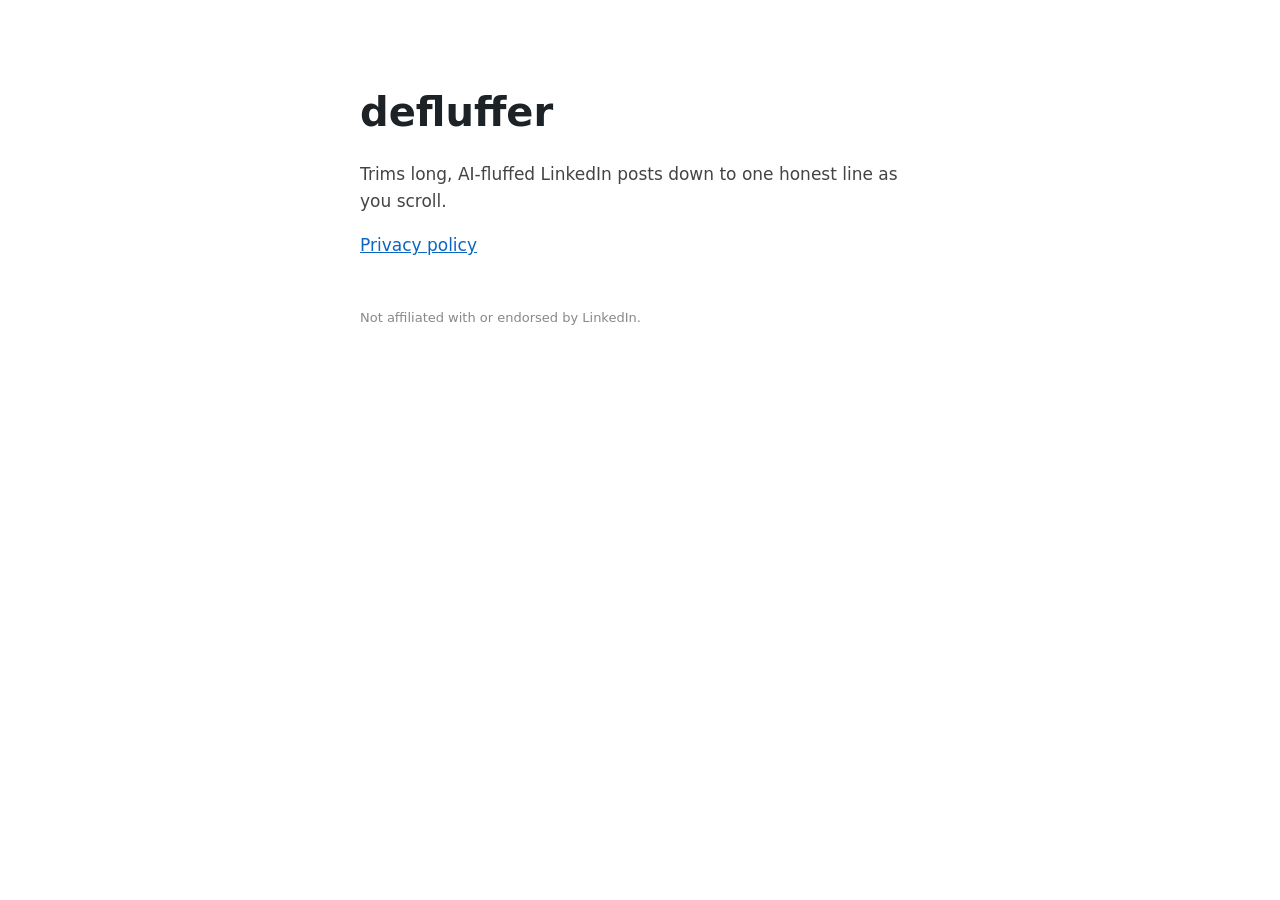
==== docs/index.html @ 4f55f01c "Initial commit: defluffer extension + Cloudflare Worker backend Chrome extension that trims long, AI" ====
<!DOCTYPE html>
<html lang="en">
<head>
<meta charset="utf-8" />
<meta name="viewport" content="width=device-width, initial-scale=1" />
<title>defluffer</title>
<style>
  :root { color-scheme: light dark; }
  body { font-family: -apple-system, system-ui, sans-serif; max-width: 560px;
    margin: 0 auto; padding: 80px 20px; line-height: 1.6; color: #1d2226; }
  h1 { font-size: 40px; margin: 0; }
  p { color: #444; font-size: 17px; }
  a { color: #0a66c2; }
  @media (prefers-color-scheme: dark) { body { color: #e9e5df; background: #1b1f23; } p { color: #b9b4ad; } }
</style>
</head>
<body>
  <h1>defluffer</h1>
  <p>Trims long, AI-fluffed LinkedIn posts down to one honest line as you scroll.</p>
  <p><a href="privacy.html">Privacy policy</a></p>
  <p style="font-size:13px;color:#888;margin-top:48px">Not affiliated with or endorsed by LinkedIn.</p>
</body>
</html>
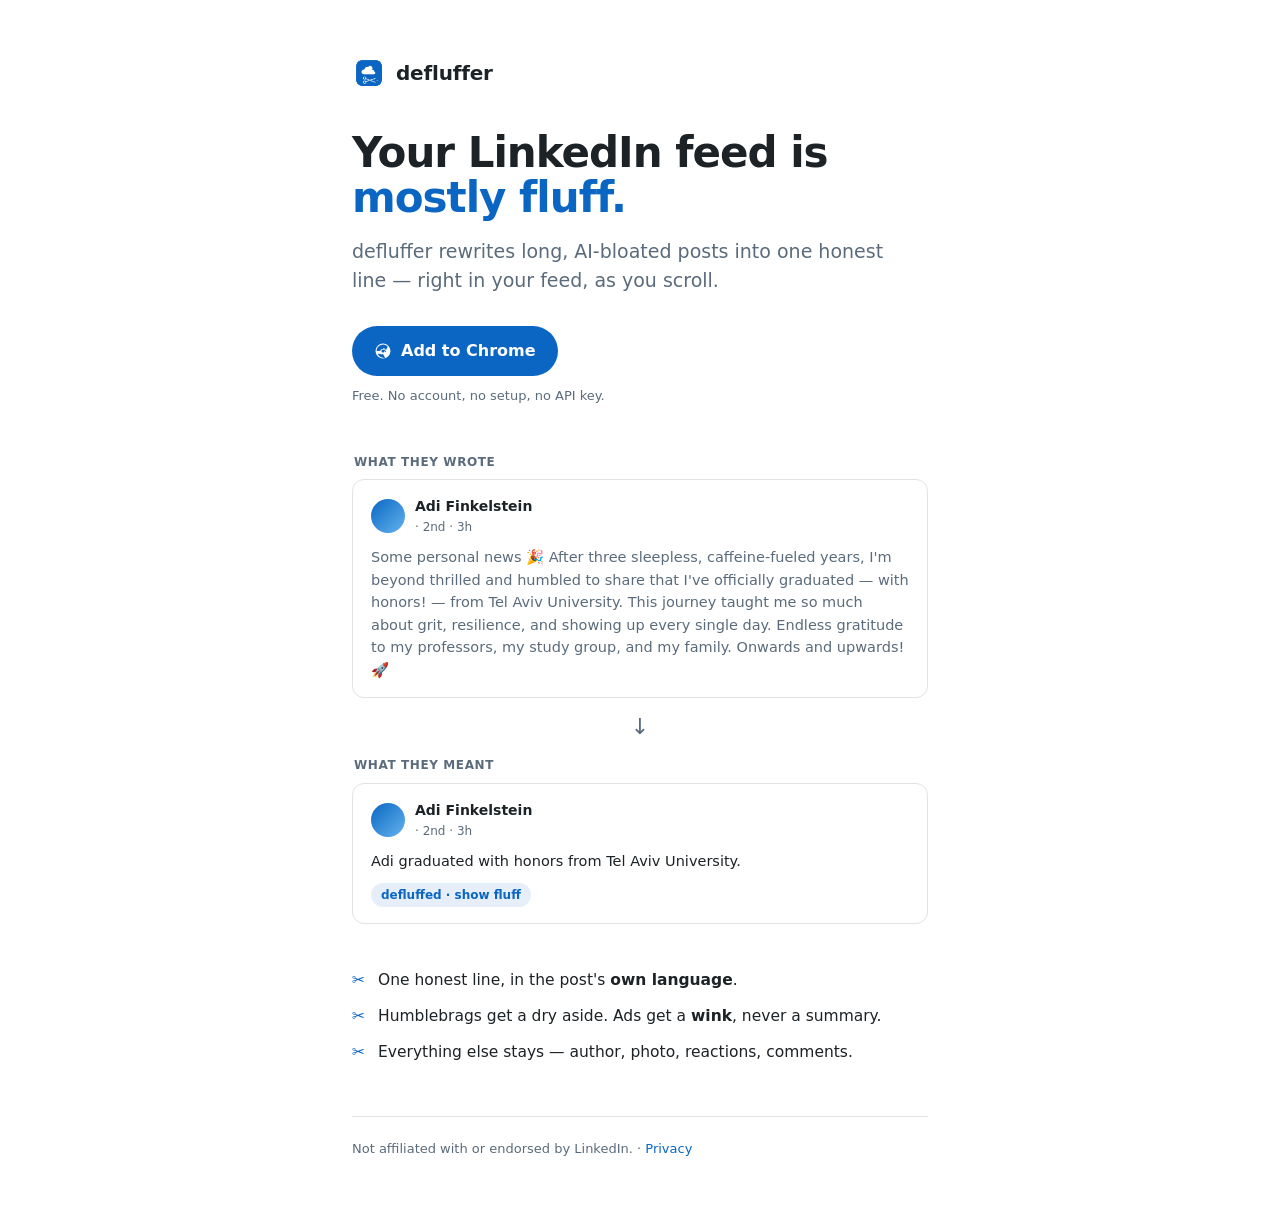
==== commit d7363f28: "Landing page: rich OG share card + polished no-fluff redesign - docs/index.html: real landing page (" ====
--- a/docs/index.html
+++ b/docs/index.html
@@ -3,21 +3,135 @@
 <head>
 <meta charset="utf-8" />
 <meta name="viewport" content="width=device-width, initial-scale=1" />
-<title>defluffer</title>
+<title>defluffer — cut the LinkedIn fluff</title>
+<meta name="description" content="defluffer rewrites long, AI-bloated LinkedIn posts into one honest line — right in your feed, as you scroll. No account, no setup." />
+
+<!-- Open Graph / social share (WhatsApp, iMessage, X, Slack) -->
+<meta property="og:type" content="website" />
+<meta property="og:site_name" content="defluffer" />
+<meta property="og:title" content="defluffer — cut the LinkedIn fluff" />
+<meta property="og:description" content="Rewrites long, AI-bloated LinkedIn posts into one honest line, as you scroll. No account, no setup." />
+<meta property="og:url" content="https://itayzit.github.io/defluffer/" />
+<meta property="og:image" content="https://itayzit.github.io/defluffer/og.png" />
+<meta property="og:image:width" content="1200" />
+<meta property="og:image:height" content="630" />
+<meta name="twitter:card" content="summary_large_image" />
+<meta name="twitter:title" content="defluffer — cut the LinkedIn fluff" />
+<meta name="twitter:description" content="Rewrites long, AI-bloated LinkedIn posts into one honest line, as you scroll." />
+<meta name="twitter:image" content="https://itayzit.github.io/defluffer/og.png" />
+
+<link rel="icon" type="image/png" href="icon.png" />
 <style>
-  :root { color-scheme: light dark; }
-  body { font-family: -apple-system, system-ui, sans-serif; max-width: 560px;
-    margin: 0 auto; padding: 80px 20px; line-height: 1.6; color: #1d2226; }
-  h1 { font-size: 40px; margin: 0; }
-  p { color: #444; font-size: 17px; }
-  a { color: #0a66c2; }
-  @media (prefers-color-scheme: dark) { body { color: #e9e5df; background: #1b1f23; } p { color: #b9b4ad; } }
+  :root {
+    color-scheme: light dark;
+    --bg: #ffffff; --ink: #1d2226; --muted: #5b6b7b;
+    --blue: #0a66c2; --blue-ink: #004182;
+    --card: #ffffff; --line: #e3e2df;
+  }
+  @media (prefers-color-scheme: dark) {
+    :root { --bg:#16191c; --ink:#e9e5df; --muted:#9aa6b1; --card:#1e2226; --line:#2c3237; }
+  }
+  * { box-sizing: border-box; }
+  body {
+    margin: 0; background: var(--bg); color: var(--ink);
+    font-family: -apple-system, system-ui, "Segoe UI", Roboto, Helvetica, Arial, sans-serif;
+    line-height: 1.55; -webkit-font-smoothing: antialiased;
+  }
+  .wrap { max-width: 620px; margin: 0 auto; padding: 56px 22px 72px; }
+  .brand { display: flex; align-items: center; gap: 10px; margin-bottom: 40px; }
+  .brand img { width: 34px; height: 34px; }
+  .brand b { font-size: 20px; letter-spacing: -0.2px; }
+  h1 { font-size: 42px; line-height: 1.08; letter-spacing: -1px; margin: 0 0 16px; }
+  h1 .accent { color: var(--blue); }
+  .lede { font-size: 19px; color: var(--muted); margin: 0 0 30px; max-width: 30em; }
+  .cta {
+    display: inline-flex; align-items: center; gap: 9px;
+    background: var(--blue); color: #fff; text-decoration: none;
+    font-size: 16px; font-weight: 700; padding: 13px 22px; border-radius: 999px;
+    transition: background .15s ease, transform .15s ease;
+  }
+  .cta:hover { background: var(--blue-ink); transform: translateY(-1px); }
+  .cta svg { width: 18px; height: 18px; }
+  .free { display: block; margin-top: 10px; font-size: 13px; color: var(--muted); }
+
+  /* before / after demo */
+  .demo { margin: 46px 0 8px; }
+  .col-label { font-size: 12px; font-weight: 700; text-transform: uppercase;
+    letter-spacing: .6px; color: var(--muted); margin: 0 0 8px 2px; }
+  .post { background: var(--card); border: 1px solid var(--line); border-radius: 12px;
+    padding: 16px 18px; }
+  .post .who { display: flex; align-items: center; gap: 10px; margin-bottom: 10px; }
+  .post .who .av { width: 34px; height: 34px; border-radius: 50%;
+    background: linear-gradient(135deg,#0a66c2,#63b3ed); flex: none; }
+  .post .who .n { font-size: 14px; font-weight: 600; }
+  .post .who .n span { display: block; font-weight: 400; font-size: 12px; color: var(--muted); }
+  .post .body { font-size: 14.5px; color: var(--ink); }
+  .before .body { color: var(--muted); }
+  .arrow { text-align: center; color: var(--muted); font-size: 22px; margin: 12px 0; }
+  .after .body { font-weight: 500; }
+  .badge { display: inline-block; margin-top: 10px; font-size: 12px; font-weight: 600;
+    color: var(--blue); background: rgba(10,102,194,.10); padding: 3px 10px; border-radius: 999px; }
+
+  .points { list-style: none; padding: 0; margin: 44px 0 0; }
+  .points li { position: relative; padding-left: 26px; margin: 12px 0; font-size: 15.5px; }
+  .points li::before { content: "✂"; position: absolute; left: 0; top: 0; color: var(--blue); }
+  .points li b { font-weight: 600; }
+
+  footer { margin-top: 52px; padding-top: 22px; border-top: 1px solid var(--line);
+    font-size: 13px; color: var(--muted); }
+  footer a { color: var(--blue); text-decoration: none; }
+  footer a:hover { text-decoration: underline; }
 </style>
 </head>
 <body>
-  <h1>defluffer</h1>
-  <p>Trims long, AI-fluffed LinkedIn posts down to one honest line as you scroll.</p>
-  <p><a href="privacy.html">Privacy policy</a></p>
-  <p style="font-size:13px;color:#888;margin-top:48px">Not affiliated with or endorsed by LinkedIn.</p>
+  <main class="wrap">
+    <div class="brand">
+      <img src="icon.png" alt="" />
+      <b>defluffer</b>
+    </div>
+
+    <h1>Your LinkedIn feed is<br /><span class="accent">mostly fluff.</span></h1>
+    <p class="lede">defluffer rewrites long, AI-bloated posts into one honest line —
+      right in your feed, as you scroll.</p>
+
+    <a class="cta" href="https://chromewebstore.google.com/detail/defluffer/ofaajilnnjfcinocgpljpmchpcnbhhln">
+      <svg viewBox="0 0 24 24" fill="currentColor"><path d="M12 2a10 10 0 100 20 10 10 0 000-20zm0 6a4 4 0 013.46 6L13 9.6A4 4 0 0112 8zm-8.5 4a8.5 8.5 0 0114.9-5.6l-3 5.2A4 4 0 008 12H3.5zm4.9 3.9A4 4 0 0012 16l2.9 5A8.5 8.5 0 015 15.5l3.4.4zM12 14a2 2 0 110-4 2 2 0 010 4z"/></svg>
+      Add to Chrome
+    </a>
+    <span class="free">Free. No account, no setup, no API key.</span>
+
+    <section class="demo">
+      <div class="before">
+        <p class="col-label">What they wrote</p>
+        <div class="post">
+          <div class="who"><div class="av"></div><div class="n">Adi Finkelstein<span>· 2nd · 3h</span></div></div>
+          <div class="body">Some personal news 🎉 After three sleepless, caffeine-fueled
+          years, I'm beyond thrilled and humbled to share that I've officially graduated
+          — with honors! — from Tel Aviv University. This journey taught me so much about
+          grit, resilience, and showing up every single day. Endless gratitude to my
+          professors, my study group, and my family. Onwards and upwards! 🚀</div>
+        </div>
+      </div>
+      <div class="arrow">↓</div>
+      <div class="after">
+        <p class="col-label">What they meant</p>
+        <div class="post">
+          <div class="who"><div class="av"></div><div class="n">Adi Finkelstein<span>· 2nd · 3h</span></div></div>
+          <div class="body">Adi graduated with honors from Tel Aviv University.</div>
+          <span class="badge">defluffed · show fluff</span>
+        </div>
+      </div>
+    </section>
+
+    <ul class="points">
+      <li>One honest line, in the post's <b>own language</b>.</li>
+      <li>Humblebrags get a dry aside. Ads get a <b>wink</b>, never a summary.</li>
+      <li>Everything else stays — author, photo, reactions, comments.</li>
+    </ul>
+
+    <footer>
+      Not affiliated with or endorsed by LinkedIn. · <a href="privacy.html">Privacy</a>
+    </footer>
+  </main>
 </body>
 </html>
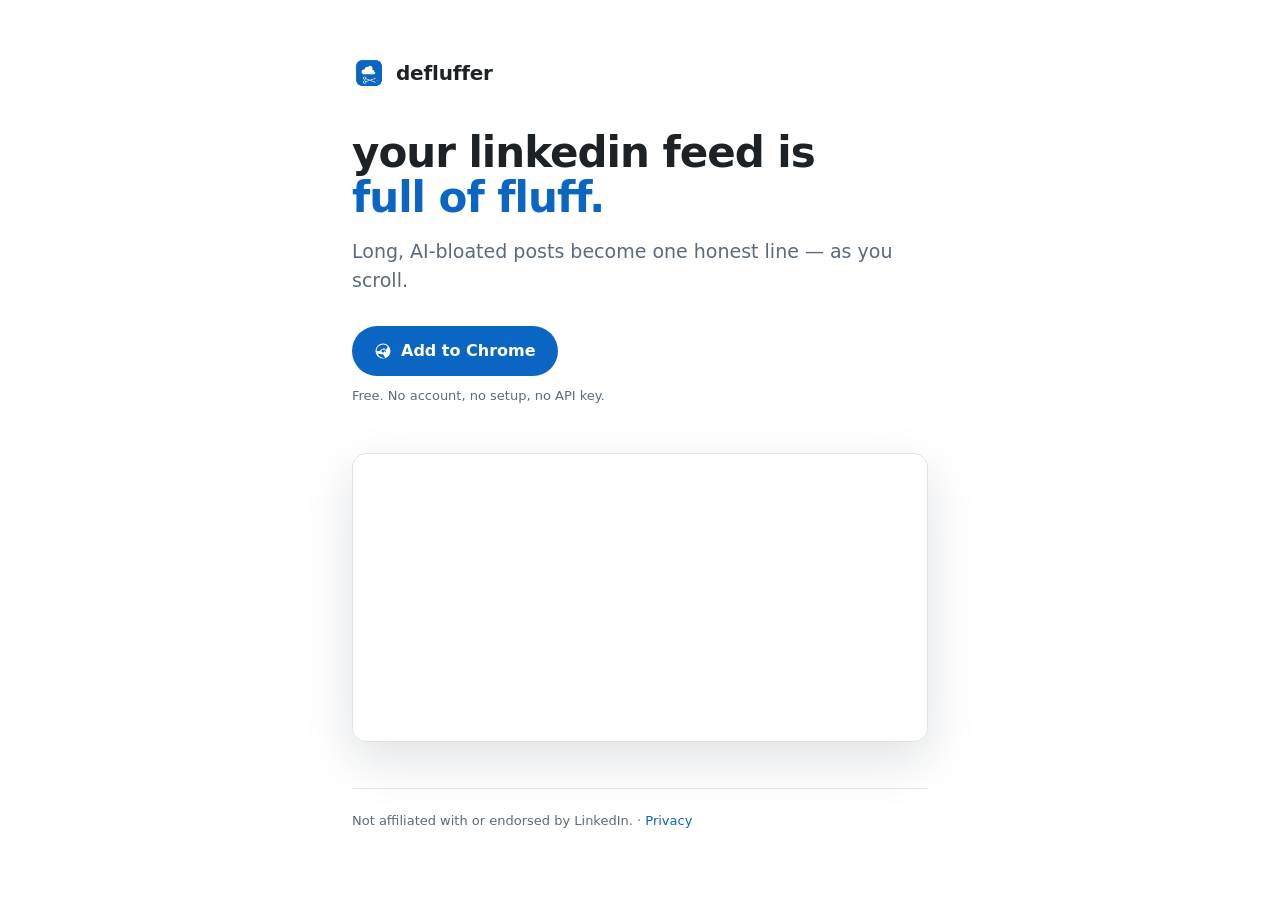
==== commit cdadd44b: "Landing page: new hero + shorter lede, drop bullets/before-after, embed demo video - hero → "your li" ====
--- a/docs/index.html
+++ b/docs/index.html
@@ -4,20 +4,20 @@
 <meta charset="utf-8" />
 <meta name="viewport" content="width=device-width, initial-scale=1" />
 <title>defluffer — cut the LinkedIn fluff</title>
-<meta name="description" content="defluffer rewrites long, AI-bloated LinkedIn posts into one honest line — right in your feed, as you scroll. No account, no setup." />
+<meta name="description" content="Your LinkedIn feed is full of fluff. defluffer turns long, AI-bloated posts into one honest line, as you scroll." />
 
 <!-- Open Graph / social share (WhatsApp, iMessage, X, Slack) -->
 <meta property="og:type" content="website" />
 <meta property="og:site_name" content="defluffer" />
 <meta property="og:title" content="defluffer — cut the LinkedIn fluff" />
-<meta property="og:description" content="Rewrites long, AI-bloated LinkedIn posts into one honest line, as you scroll. No account, no setup." />
+<meta property="og:description" content="Your LinkedIn feed is full of fluff. defluffer turns long, AI-bloated posts into one honest line, as you scroll." />
 <meta property="og:url" content="https://itayzit.github.io/defluffer/" />
 <meta property="og:image" content="https://itayzit.github.io/defluffer/og.png" />
 <meta property="og:image:width" content="1200" />
 <meta property="og:image:height" content="630" />
 <meta name="twitter:card" content="summary_large_image" />
 <meta name="twitter:title" content="defluffer — cut the LinkedIn fluff" />
-<meta name="twitter:description" content="Rewrites long, AI-bloated LinkedIn posts into one honest line, as you scroll." />
+<meta name="twitter:description" content="Your LinkedIn feed is full of fluff. defluffer turns it into one honest line, as you scroll." />
 <meta name="twitter:image" content="https://itayzit.github.io/defluffer/og.png" />
 
 <link rel="icon" type="image/png" href="icon.png" />
@@ -26,10 +26,10 @@
     color-scheme: light dark;
     --bg: #ffffff; --ink: #1d2226; --muted: #5b6b7b;
     --blue: #0a66c2; --blue-ink: #004182;
-    --card: #ffffff; --line: #e3e2df;
+    --line: #e3e2df;
   }
   @media (prefers-color-scheme: dark) {
-    :root { --bg:#16191c; --ink:#e9e5df; --muted:#9aa6b1; --card:#1e2226; --line:#2c3237; }
+    :root { --bg:#16191c; --ink:#e9e5df; --muted:#9aa6b1; --line:#2c3237; }
   }
   * { box-sizing: border-box; }
   body {
@@ -54,30 +54,13 @@
   .cta svg { width: 18px; height: 18px; }
   .free { display: block; margin-top: 10px; font-size: 13px; color: var(--muted); }
 
-  /* before / after demo */
-  .demo { margin: 46px 0 8px; }
-  .col-label { font-size: 12px; font-weight: 700; text-transform: uppercase;
-    letter-spacing: .6px; color: var(--muted); margin: 0 0 8px 2px; }
-  .post { background: var(--card); border: 1px solid var(--line); border-radius: 12px;
-    padding: 16px 18px; }
-  .post .who { display: flex; align-items: center; gap: 10px; margin-bottom: 10px; }
-  .post .who .av { width: 34px; height: 34px; border-radius: 50%;
-    background: linear-gradient(135deg,#0a66c2,#63b3ed); flex: none; }
-  .post .who .n { font-size: 14px; font-weight: 600; }
-  .post .who .n span { display: block; font-weight: 400; font-size: 12px; color: var(--muted); }
-  .post .body { font-size: 14.5px; color: var(--ink); }
-  .before .body { color: var(--muted); }
-  .arrow { text-align: center; color: var(--muted); font-size: 22px; margin: 12px 0; }
-  .after .body { font-weight: 500; }
-  .badge { display: inline-block; margin-top: 10px; font-size: 12px; font-weight: 600;
-    color: var(--blue); background: rgba(10,102,194,.10); padding: 3px 10px; border-radius: 999px; }
+  .demo-video {
+    display: block; width: 100%; margin: 46px 0 0;
+    border-radius: 14px; border: 1px solid var(--line);
+    box-shadow: 0 18px 50px rgba(16,30,54,.13);
+  }
 
-  .points { list-style: none; padding: 0; margin: 44px 0 0; }
-  .points li { position: relative; padding-left: 26px; margin: 12px 0; font-size: 15.5px; }
-  .points li::before { content: "✂"; position: absolute; left: 0; top: 0; color: var(--blue); }
-  .points li b { font-weight: 600; }
-
-  footer { margin-top: 52px; padding-top: 22px; border-top: 1px solid var(--line);
+  footer { margin-top: 46px; padding-top: 22px; border-top: 1px solid var(--line);
     font-size: 13px; color: var(--muted); }
   footer a { color: var(--blue); text-decoration: none; }
   footer a:hover { text-decoration: underline; }
@@ -90,9 +73,8 @@
       <b>defluffer</b>
     </div>
 
-    <h1>Your LinkedIn feed is<br /><span class="accent">mostly fluff.</span></h1>
-    <p class="lede">defluffer rewrites long, AI-bloated posts into one honest line —
-      right in your feed, as you scroll.</p>
+    <h1>your linkedin feed is<br /><span class="accent">full of fluff.</span></h1>
+    <p class="lede">Long, AI-bloated posts become one honest line — as you scroll.</p>
 
     <a class="cta" href="https://chromewebstore.google.com/detail/defluffer/ofaajilnnjfcinocgpljpmchpcnbhhln">
       <svg viewBox="0 0 24 24" fill="currentColor"><path d="M12 2a10 10 0 100 20 10 10 0 000-20zm0 6a4 4 0 013.46 6L13 9.6A4 4 0 0112 8zm-8.5 4a8.5 8.5 0 0114.9-5.6l-3 5.2A4 4 0 008 12H3.5zm4.9 3.9A4 4 0 0012 16l2.9 5A8.5 8.5 0 015 15.5l3.4.4zM12 14a2 2 0 110-4 2 2 0 010 4z"/></svg>
@@ -100,34 +82,7 @@
     </a>
     <span class="free">Free. No account, no setup, no API key.</span>
 
-    <section class="demo">
-      <div class="before">
-        <p class="col-label">What they wrote</p>
-        <div class="post">
-          <div class="who"><div class="av"></div><div class="n">Adi Finkelstein<span>· 2nd · 3h</span></div></div>
-          <div class="body">Some personal news 🎉 After three sleepless, caffeine-fueled
-          years, I'm beyond thrilled and humbled to share that I've officially graduated
-          — with honors! — from Tel Aviv University. This journey taught me so much about
-          grit, resilience, and showing up every single day. Endless gratitude to my
-          professors, my study group, and my family. Onwards and upwards! 🚀</div>
-        </div>
-      </div>
-      <div class="arrow">↓</div>
-      <div class="after">
-        <p class="col-label">What they meant</p>
-        <div class="post">
-          <div class="who"><div class="av"></div><div class="n">Adi Finkelstein<span>· 2nd · 3h</span></div></div>
-          <div class="body">Adi graduated with honors from Tel Aviv University.</div>
-          <span class="badge">defluffed · show fluff</span>
-        </div>
-      </div>
-    </section>
-
-    <ul class="points">
-      <li>One honest line, in the post's <b>own language</b>.</li>
-      <li>Humblebrags get a dry aside. Ads get a <b>wink</b>, never a summary.</li>
-      <li>Everything else stays — author, photo, reactions, comments.</li>
-    </ul>
+    <video class="demo-video" src="demo.mp4" autoplay muted loop playsinline></video>
 
     <footer>
       Not affiliated with or endorsed by LinkedIn. · <a href="privacy.html">Privacy</a>
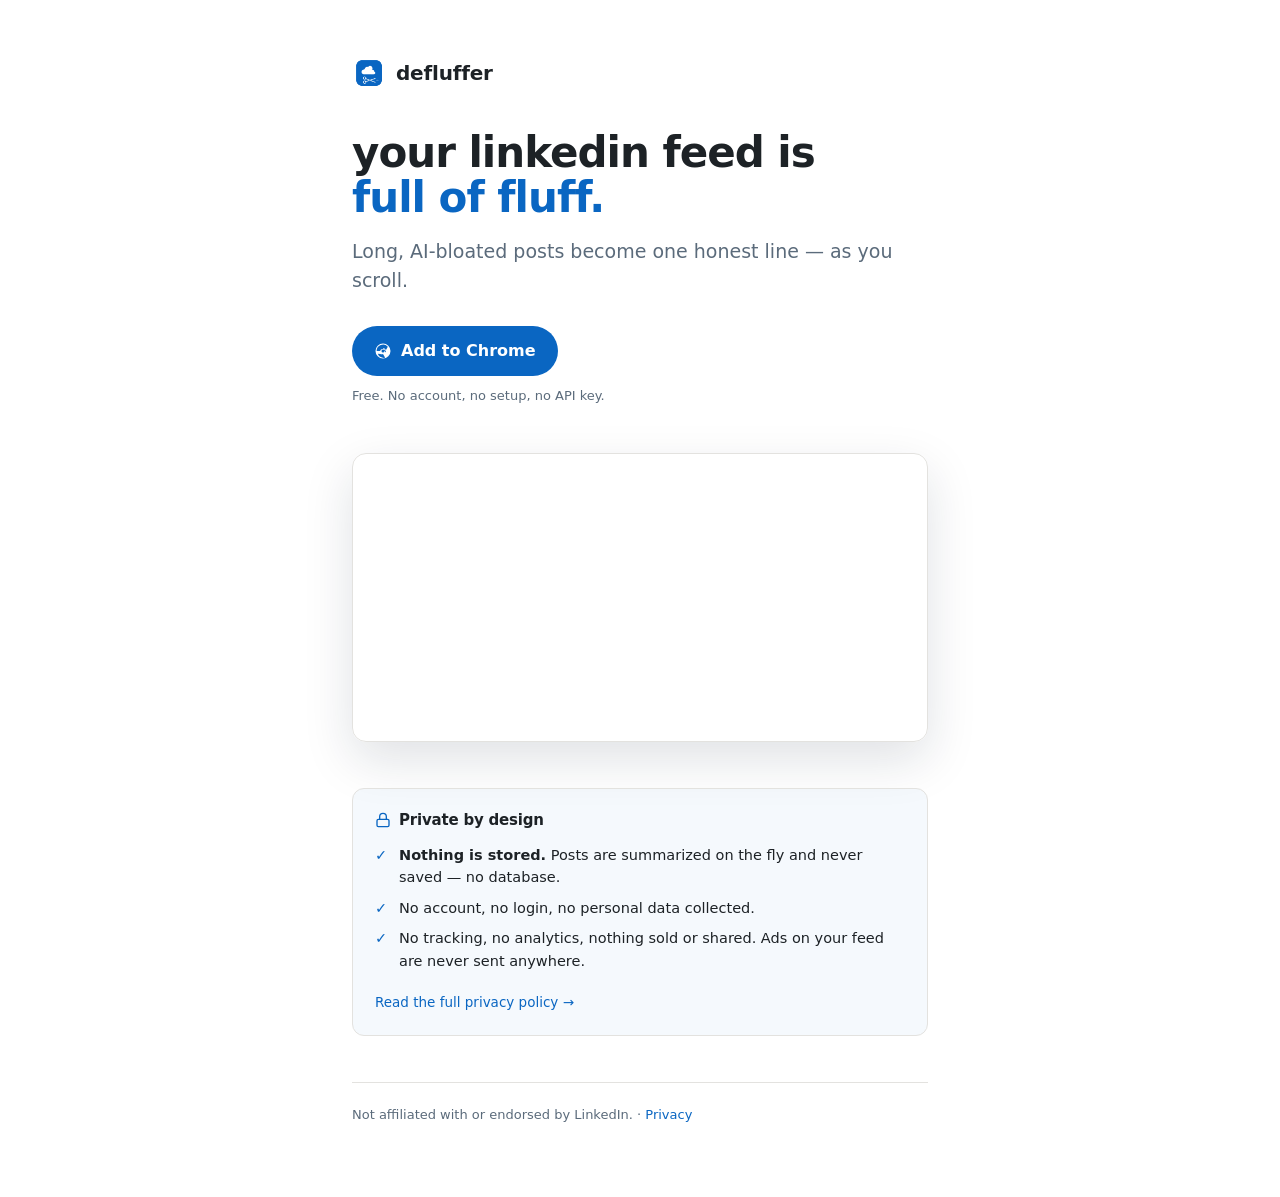
==== commit 5e60d6d9: "Landing page: add "Private by design" safety reassurances Nothing stored (no database), no account/l" ====
--- a/docs/index.html
+++ b/docs/index.html
@@ -60,6 +60,20 @@
     box-shadow: 0 18px 50px rgba(16,30,54,.13);
   }
 
+  .trust { margin: 46px 0 0; padding: 20px 22px; border: 1px solid var(--line);
+    border-radius: 12px; background: rgba(10,102,194,.04); }
+  .trust h2 { display: flex; align-items: center; gap: 8px; font-size: 15px;
+    margin: 0 0 12px; letter-spacing: -.2px; }
+  .trust h2 svg { width: 16px; height: 16px; color: var(--blue); }
+  .trust ul { list-style: none; margin: 0; padding: 0; }
+  .trust li { position: relative; padding-left: 24px; margin: 8px 0; font-size: 14.5px; }
+  .trust li::before { content: "✓"; position: absolute; left: 0; top: 0;
+    color: var(--blue); font-weight: 700; }
+  .trust li b { font-weight: 600; }
+  .trust a { color: var(--blue); text-decoration: none; font-size: 13.5px;
+    display: inline-block; margin-top: 12px; }
+  .trust a:hover { text-decoration: underline; }
+
   footer { margin-top: 46px; padding-top: 22px; border-top: 1px solid var(--line);
     font-size: 13px; color: var(--muted); }
   footer a { color: var(--blue); text-decoration: none; }
@@ -84,6 +98,19 @@
 
     <video class="demo-video" src="demo.mp4" autoplay muted loop playsinline></video>
 
+    <section class="trust">
+      <h2>
+        <svg viewBox="0 0 24 24" fill="none" stroke="currentColor" stroke-width="2" stroke-linecap="round" stroke-linejoin="round"><rect x="3" y="11" width="18" height="11" rx="2"/><path d="M7 11V7a5 5 0 0110 0v4"/></svg>
+        Private by design
+      </h2>
+      <ul>
+        <li><b>Nothing is stored.</b> Posts are summarized on the fly and never saved — no database.</li>
+        <li>No account, no login, no personal data collected.</li>
+        <li>No tracking, no analytics, nothing sold or shared. Ads on your feed are never sent anywhere.</li>
+      </ul>
+      <a href="privacy.html">Read the full privacy policy →</a>
+    </section>
+
     <footer>
       Not affiliated with or endorsed by LinkedIn. · <a href="privacy.html">Privacy</a>
     </footer>
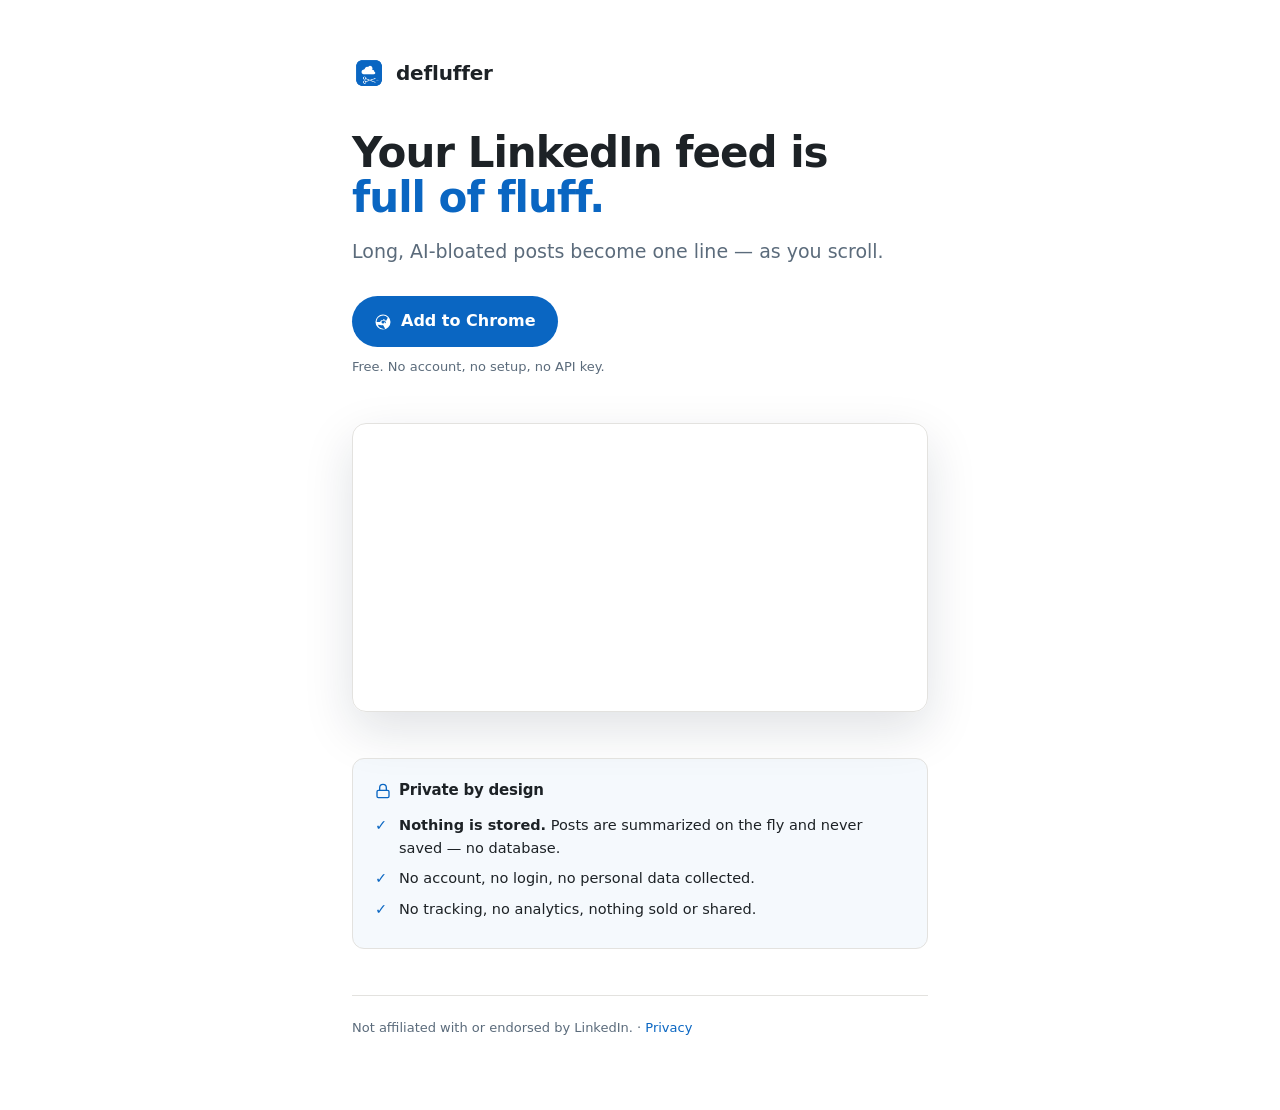
==== commit 0e8df927: "Landing page: copy tweaks - hero → "Your LinkedIn feed is full of fluff" - drop "honest" everywhere " ====
--- a/docs/index.html
+++ b/docs/index.html
@@ -4,20 +4,20 @@
 <meta charset="utf-8" />
 <meta name="viewport" content="width=device-width, initial-scale=1" />
 <title>defluffer — cut the LinkedIn fluff</title>
-<meta name="description" content="Your LinkedIn feed is full of fluff. defluffer turns long, AI-bloated posts into one honest line, as you scroll." />
+<meta name="description" content="Your LinkedIn feed is full of fluff. defluffer turns long, AI-bloated posts into one line, as you scroll." />
 
 <!-- Open Graph / social share (WhatsApp, iMessage, X, Slack) -->
 <meta property="og:type" content="website" />
 <meta property="og:site_name" content="defluffer" />
 <meta property="og:title" content="defluffer — cut the LinkedIn fluff" />
-<meta property="og:description" content="Your LinkedIn feed is full of fluff. defluffer turns long, AI-bloated posts into one honest line, as you scroll." />
+<meta property="og:description" content="Your LinkedIn feed is full of fluff. defluffer turns long, AI-bloated posts into one line, as you scroll." />
 <meta property="og:url" content="https://itayzit.github.io/defluffer/" />
 <meta property="og:image" content="https://itayzit.github.io/defluffer/og.png" />
 <meta property="og:image:width" content="1200" />
 <meta property="og:image:height" content="630" />
 <meta name="twitter:card" content="summary_large_image" />
 <meta name="twitter:title" content="defluffer — cut the LinkedIn fluff" />
-<meta name="twitter:description" content="Your LinkedIn feed is full of fluff. defluffer turns it into one honest line, as you scroll." />
+<meta name="twitter:description" content="Your LinkedIn feed is full of fluff. defluffer turns it into one line, as you scroll." />
 <meta name="twitter:image" content="https://itayzit.github.io/defluffer/og.png" />
 
 <link rel="icon" type="image/png" href="icon.png" />
@@ -87,8 +87,8 @@
       <b>defluffer</b>
     </div>
 
-    <h1>your linkedin feed is<br /><span class="accent">full of fluff.</span></h1>
-    <p class="lede">Long, AI-bloated posts become one honest line — as you scroll.</p>
+    <h1>Your LinkedIn feed is<br /><span class="accent">full of fluff.</span></h1>
+    <p class="lede">Long, AI-bloated posts become one line — as you scroll.</p>
 
     <a class="cta" href="https://chromewebstore.google.com/detail/defluffer/ofaajilnnjfcinocgpljpmchpcnbhhln">
       <svg viewBox="0 0 24 24" fill="currentColor"><path d="M12 2a10 10 0 100 20 10 10 0 000-20zm0 6a4 4 0 013.46 6L13 9.6A4 4 0 0112 8zm-8.5 4a8.5 8.5 0 0114.9-5.6l-3 5.2A4 4 0 008 12H3.5zm4.9 3.9A4 4 0 0012 16l2.9 5A8.5 8.5 0 015 15.5l3.4.4zM12 14a2 2 0 110-4 2 2 0 010 4z"/></svg>
@@ -106,9 +106,8 @@
       <ul>
         <li><b>Nothing is stored.</b> Posts are summarized on the fly and never saved — no database.</li>
         <li>No account, no login, no personal data collected.</li>
-        <li>No tracking, no analytics, nothing sold or shared. Ads on your feed are never sent anywhere.</li>
+        <li>No tracking, no analytics, nothing sold or shared.</li>
       </ul>
-      <a href="privacy.html">Read the full privacy policy →</a>
     </section>
 
     <footer>
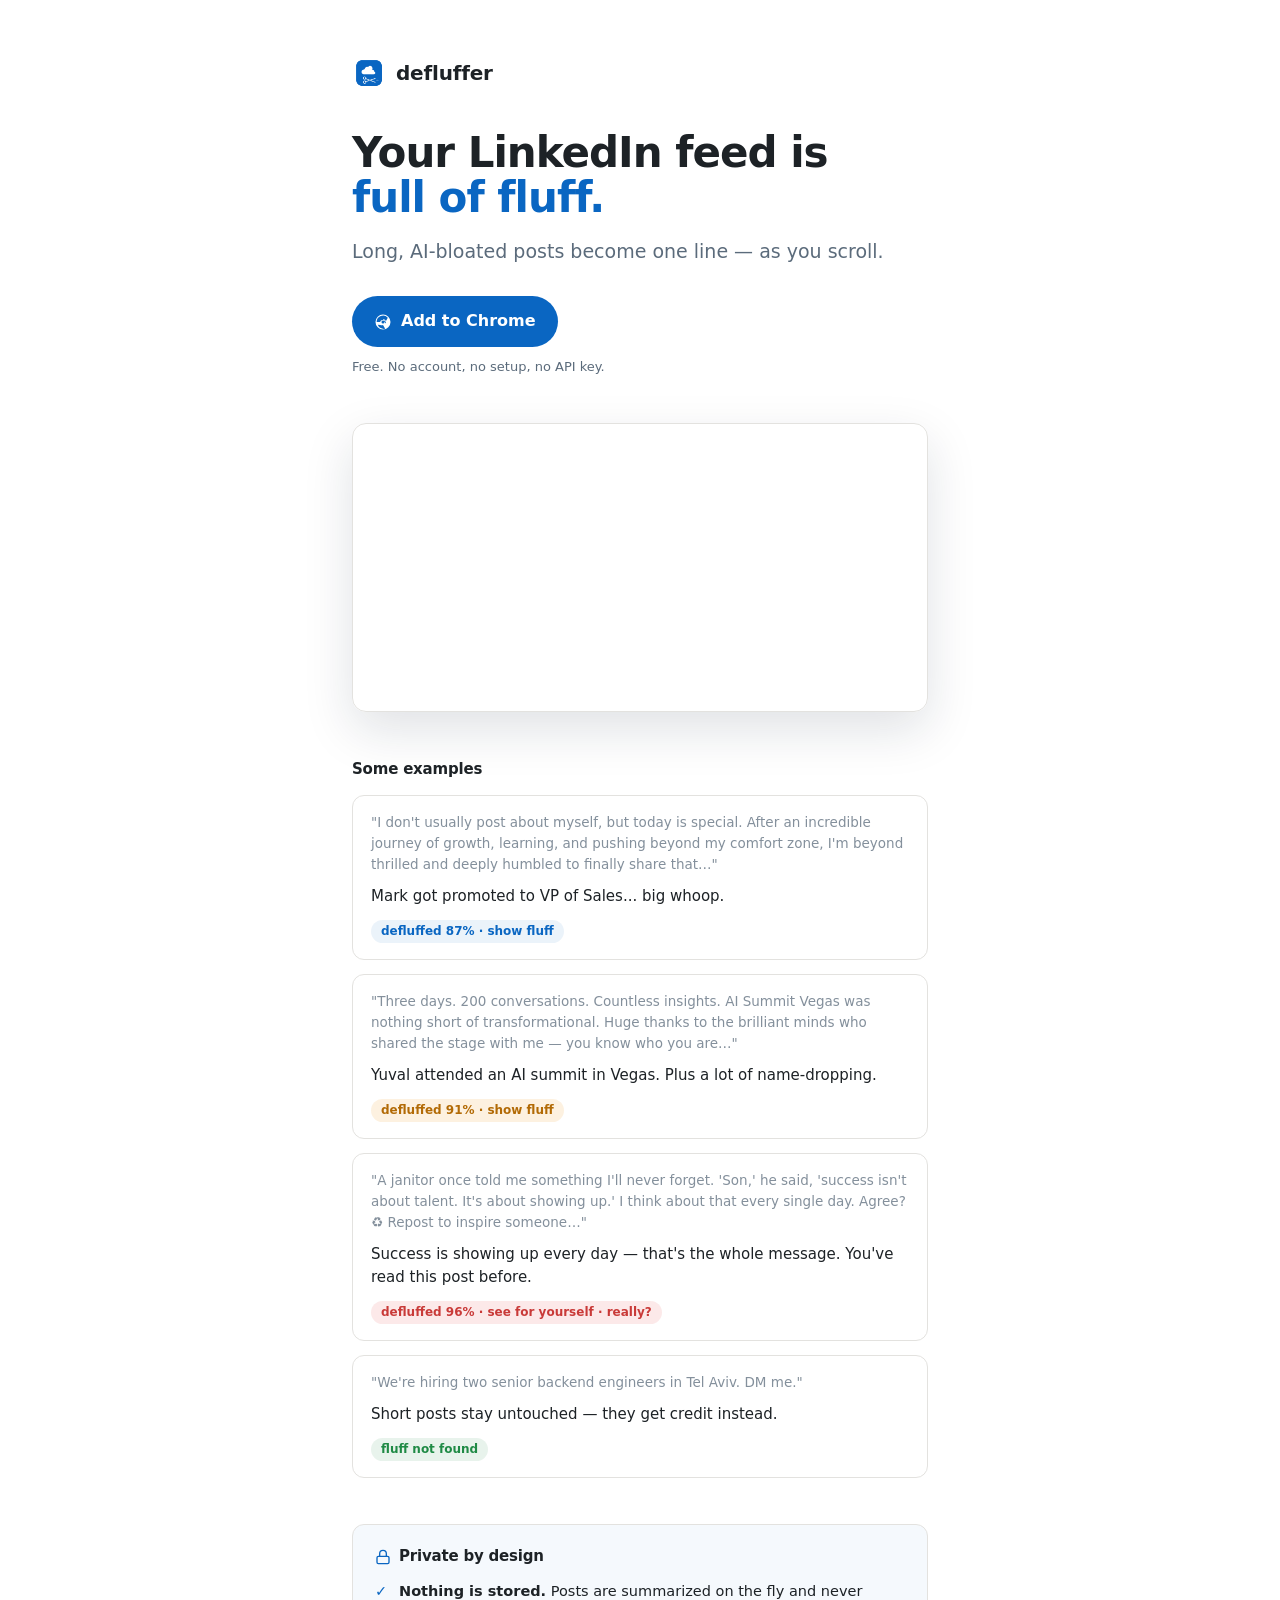
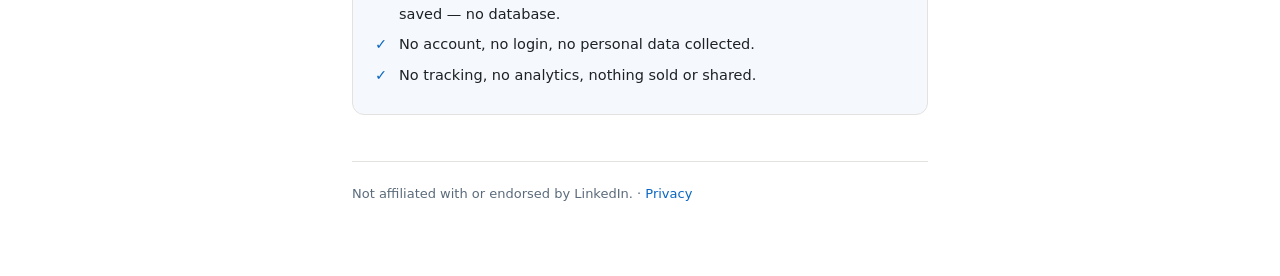
==== commit 30d6db8d: "Landing: 'Some examples' section — four before/after cards across all badge tiers Fictional but pitc" ====
--- a/docs/index.html
+++ b/docs/index.html
@@ -60,6 +60,24 @@
     box-shadow: 0 18px 50px rgba(16,30,54,.13);
   }
 
+  .examples { margin: 46px 0 0; }
+  .examples h2 { font-size: 15px; letter-spacing: -.2px; margin: 0 0 14px; }
+  .ex { border: 1px solid var(--line); border-radius: 12px; padding: 16px 18px; margin-bottom: 14px; }
+  .ex-before { font-size: 13.5px; color: var(--muted); margin: 0 0 10px; }
+  .ex-before s { text-decoration: none; opacity: .75; }
+  .ex-after { font-size: 15px; margin: 0 0 10px; }
+  .badge { display: inline-block; font-size: 12px; font-weight: 700; padding: 2px 10px; border-radius: 12px;
+    color: #0a66c2; background: rgba(10, 102, 194, .08); }
+  .badge--amber { color: #b26a05; background: rgba(239, 159, 39, .14); }
+  .badge--red { color: #c93a38; background: rgba(226, 75, 74, .12); }
+  .badge--green { color: #1f8a45; background: rgba(31, 138, 69, .1); }
+  @media (prefers-color-scheme: dark) {
+    .badge { color: #70b5f9; background: rgba(112, 181, 249, .13); }
+    .badge--amber { color: #e8a33d; background: rgba(232, 163, 61, .14); }
+    .badge--red { color: #f08784; background: rgba(240, 135, 132, .13); }
+    .badge--green { color: #5cc98a; background: rgba(92, 201, 138, .13); }
+  }
+
   .trust { margin: 46px 0 0; padding: 20px 22px; border: 1px solid var(--line);
     border-radius: 12px; background: rgba(10,102,194,.04); }
   .trust h2 { display: flex; align-items: center; gap: 8px; font-size: 15px;
@@ -98,6 +116,34 @@
 
     <video class="demo-video" src="demo.mp4" autoplay muted loop playsinline></video>
 
+    <section class="examples">
+      <h2>Some examples</h2>
+
+      <div class="ex">
+        <p class="ex-before"><s>"I don't usually post about myself, but today is special. After an incredible journey of growth, learning, and pushing beyond my comfort zone, I'm beyond thrilled and deeply humbled to finally share that…"</s></p>
+        <p class="ex-after">Mark got promoted to VP of Sales... big whoop.</p>
+        <span class="badge">defluffed 87% · show fluff</span>
+      </div>
+
+      <div class="ex">
+        <p class="ex-before"><s>"Three days. 200 conversations. Countless insights. AI Summit Vegas was nothing short of transformational. Huge thanks to the brilliant minds who shared the stage with me — you know who you are…"</s></p>
+        <p class="ex-after">Yuval attended an AI summit in Vegas. Plus a lot of name-dropping.</p>
+        <span class="badge badge--amber">defluffed 91% · show fluff</span>
+      </div>
+
+      <div class="ex">
+        <p class="ex-before"><s>"A janitor once told me something I'll never forget. 'Son,' he said, 'success isn't about talent. It's about showing up.' I think about that every single day. Agree? ♻️ Repost to inspire someone…"</s></p>
+        <p class="ex-after">Success is showing up every day — that's the whole message. You've read this post before.</p>
+        <span class="badge badge--red">defluffed 96% · see for yourself · really?</span>
+      </div>
+
+      <div class="ex">
+        <p class="ex-before"><s>"We're hiring two senior backend engineers in Tel Aviv. DM me."</s></p>
+        <p class="ex-after">Short posts stay untouched — they get credit instead.</p>
+        <span class="badge badge--green">fluff not found</span>
+      </div>
+    </section>
+
     <section class="trust">
       <h2>
         <svg viewBox="0 0 24 24" fill="none" stroke="currentColor" stroke-width="2" stroke-linecap="round" stroke-linejoin="round"><rect x="3" y="11" width="18" height="11" rx="2"/><path d="M7 11V7a5 5 0 0110 0v4"/></svg>
